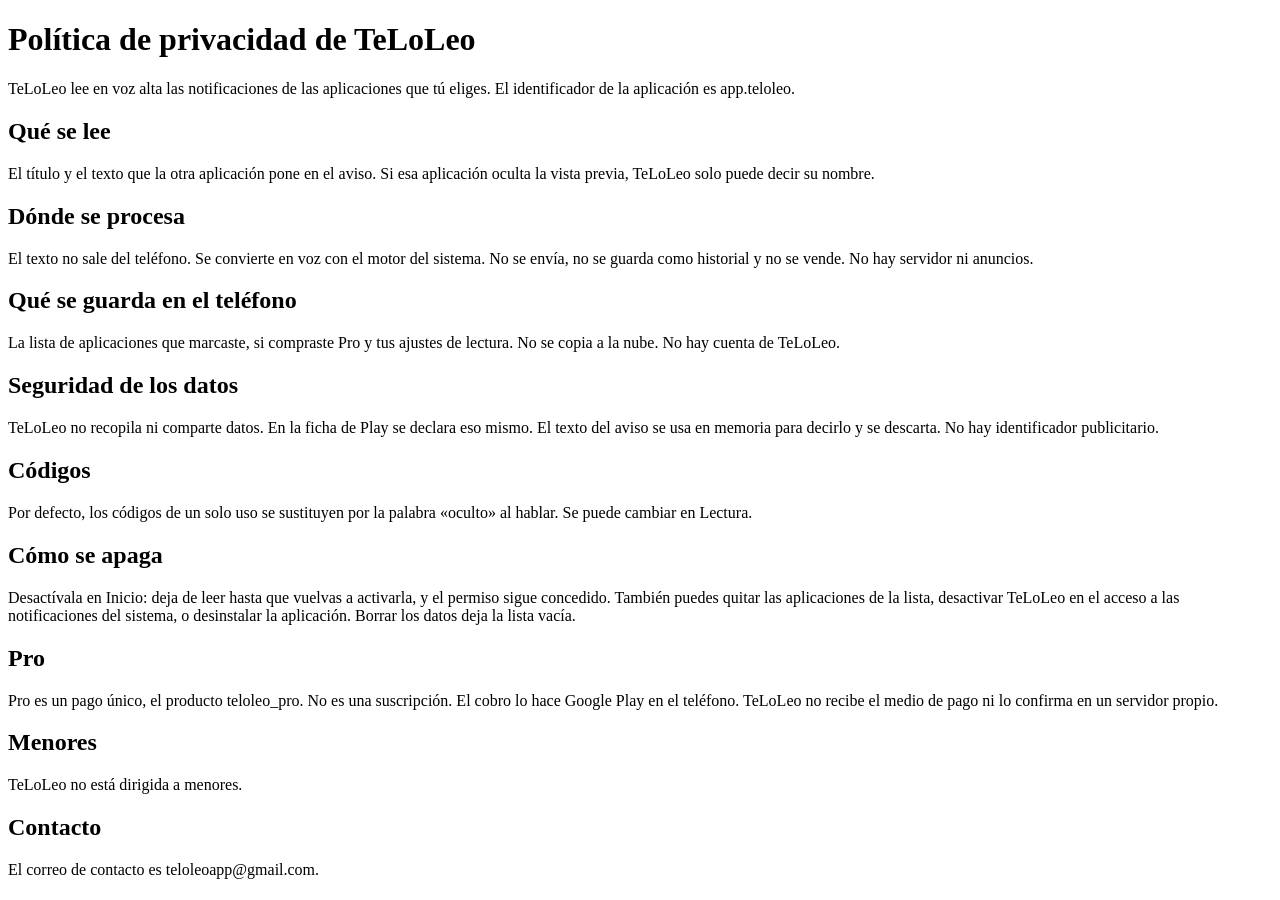
==== privacy/index.html @ 50bcf4c3 "Añadir la app Te Lo Leo para versionar el código en GitHub. Co-authored-by: Cursor <cursoragent@curs" ====
<!DOCTYPE html>
<html lang="es">
<head>
  <meta charset="utf-8">
  <meta name="viewport" content="width=device-width, initial-scale=1">
  <title>Política de privacidad de TeLoLeo</title>
</head>
<body>
  <h1>Política de privacidad de TeLoLeo</h1>
  <p>TeLoLeo lee en voz alta las notificaciones de las aplicaciones que tú eliges. El identificador de la aplicación es app.teloleo.</p>

  <h2>Qué se lee</h2>
  <p>El título y el texto que la otra aplicación pone en el aviso. Si esa aplicación oculta la vista previa, TeLoLeo solo puede decir su nombre.</p>

  <h2>Dónde se procesa</h2>
  <p>El texto no sale del teléfono. Se convierte en voz con el motor del sistema. No se envía, no se guarda como historial y no se vende. No hay servidor ni anuncios.</p>

  <h2>Qué se guarda en el teléfono</h2>
  <p>La lista de aplicaciones que marcaste, si compraste Pro y tus ajustes de lectura. No se copia a la nube. No hay cuenta de TeLoLeo.</p>

  <h2>Seguridad de los datos</h2>
  <p>TeLoLeo no recopila ni comparte datos. En la ficha de Play se declara eso mismo. El texto del aviso se usa en memoria para decirlo y se descarta. No hay identificador publicitario.</p>

  <h2>Códigos</h2>
  <p>Por defecto, los códigos de un solo uso se sustituyen por la palabra «oculto» al hablar. Se puede cambiar en Lectura.</p>

  <h2>Cómo se apaga</h2>
  <p>Desactívala en Inicio: deja de leer hasta que vuelvas a activarla, y el permiso sigue concedido. También puedes quitar las aplicaciones de la lista, desactivar TeLoLeo en el acceso a las notificaciones del sistema, o desinstalar la aplicación. Borrar los datos deja la lista vacía.</p>

  <h2>Pro</h2>
  <p>Pro es un pago único, el producto teloleo_pro. No es una suscripción. El cobro lo hace Google Play en el teléfono. TeLoLeo no recibe el medio de pago ni lo confirma en un servidor propio.</p>

  <h2>Menores</h2>
  <p>TeLoLeo no está dirigida a menores.</p>

  <h2>Contacto</h2>
  <p>El correo de contacto es teloleoapp@gmail.com.</p>
</body>
</html>
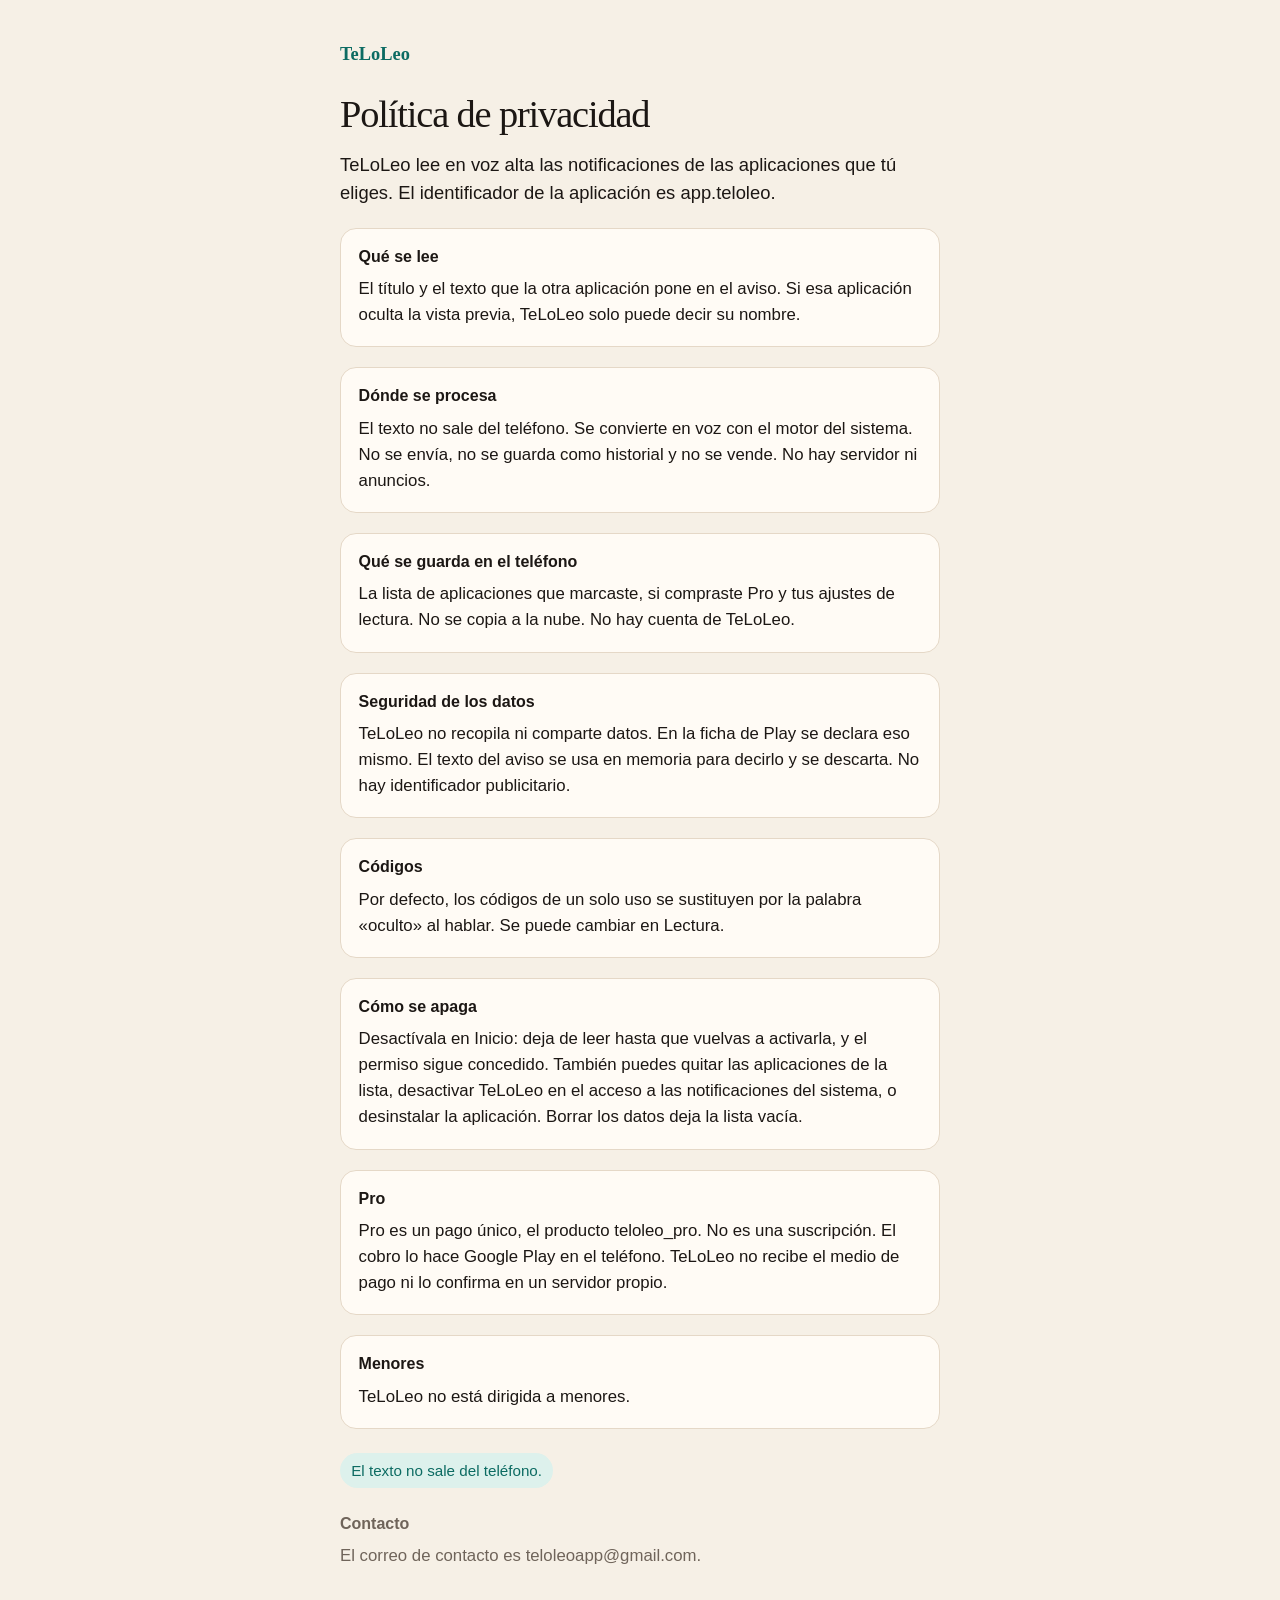
==== commit c18eb677: "Publicar la política de privacidad en GitHub Pages. Co-authored-by: Cursor <cursoragent@cursor.com>" ====
--- a/privacy/index.html
+++ b/privacy/index.html
@@ -4,36 +4,139 @@
   <meta charset="utf-8">
   <meta name="viewport" content="width=device-width, initial-scale=1">
   <title>Política de privacidad de TeLoLeo</title>
+  <style>
+    :root {
+      color-scheme: light;
+      --paper: #f6f0e6;
+      --ink: #1c1714;
+      --muted: #6f645a;
+      --green: #0c6b62;
+      --soft: #ddf1ec;
+      --card: #fffbf5;
+      --line: #e5d8c7;
+    }
+    @media (prefers-color-scheme: dark) {
+      :root {
+        color-scheme: dark;
+        --paper: #1c1714;
+        --ink: #f6f0e6;
+        --muted: #cdbfaf;
+        --green: #8ed4c8;
+        --soft: #123f3b;
+        --card: #322b26;
+        --line: #4e433a;
+      }
+    }
+    * { box-sizing: border-box; }
+    body {
+      margin: 0;
+      background: var(--paper);
+      color: var(--ink);
+      font-family: "Segoe UI", sans-serif;
+      font-size: 1.05rem;
+      line-height: 1.55;
+    }
+    main {
+      max-width: 40rem;
+      margin: 0 auto;
+      padding: 2.5rem 1.25rem 4rem;
+    }
+    p { margin: 0.4rem 0 0; }
+    .mark {
+      margin: 0 0 1.5rem;
+      color: var(--green);
+      font-family: Georgia, "Times New Roman", serif;
+      font-size: 1.15rem;
+      font-weight: 600;
+    }
+    h1 {
+      margin: 0 0 1rem;
+      font-family: Georgia, "Times New Roman", serif;
+      font-size: 2.4rem;
+      font-weight: 500;
+      letter-spacing: -0.03em;
+      line-height: 1.1;
+    }
+    .lead { font-size: 1.15rem; }
+    section {
+      margin-top: 1.25rem;
+      padding: 1rem 1.1rem 1.15rem;
+      background: var(--card);
+      border: 1px solid var(--line);
+      border-radius: 1rem;
+    }
+    h2 {
+      margin: 0 0 0.35rem;
+      font-size: 1rem;
+      font-weight: 650;
+    }
+    .note {
+      display: inline-block;
+      margin-top: 1.5rem;
+      padding: 0.35rem 0.7rem;
+      background: var(--soft);
+      color: var(--green);
+      border-radius: 999px;
+      font-size: 0.95rem;
+    }
+    footer {
+      margin-top: 1.5rem;
+      color: var(--muted);
+    }
+  </style>
 </head>
 <body>
-  <h1>Política de privacidad de TeLoLeo</h1>
-  <p>TeLoLeo lee en voz alta las notificaciones de las aplicaciones que tú eliges. El identificador de la aplicación es app.teloleo.</p>
+  <main>
+    <p class="mark">TeLoLeo</p>
+    <h1>Política de privacidad</h1>
+    <p class="lead">TeLoLeo lee en voz alta las notificaciones de las aplicaciones que tú eliges. El identificador de la aplicación es app.teloleo.</p>
 
-  <h2>Qué se lee</h2>
-  <p>El título y el texto que la otra aplicación pone en el aviso. Si esa aplicación oculta la vista previa, TeLoLeo solo puede decir su nombre.</p>
+    <section>
+      <h2>Qué se lee</h2>
+      <p>El título y el texto que la otra aplicación pone en el aviso. Si esa aplicación oculta la vista previa, TeLoLeo solo puede decir su nombre.</p>
+    </section>
 
-  <h2>Dónde se procesa</h2>
-  <p>El texto no sale del teléfono. Se convierte en voz con el motor del sistema. No se envía, no se guarda como historial y no se vende. No hay servidor ni anuncios.</p>
+    <section>
+      <h2>Dónde se procesa</h2>
+      <p>El texto no sale del teléfono. Se convierte en voz con el motor del sistema. No se envía, no se guarda como historial y no se vende. No hay servidor ni anuncios.</p>
+    </section>
 
-  <h2>Qué se guarda en el teléfono</h2>
-  <p>La lista de aplicaciones que marcaste, si compraste Pro y tus ajustes de lectura. No se copia a la nube. No hay cuenta de TeLoLeo.</p>
+    <section>
+      <h2>Qué se guarda en el teléfono</h2>
+      <p>La lista de aplicaciones que marcaste, si compraste Pro y tus ajustes de lectura. No se copia a la nube. No hay cuenta de TeLoLeo.</p>
+    </section>
 
-  <h2>Seguridad de los datos</h2>
-  <p>TeLoLeo no recopila ni comparte datos. En la ficha de Play se declara eso mismo. El texto del aviso se usa en memoria para decirlo y se descarta. No hay identificador publicitario.</p>
+    <section>
+      <h2>Seguridad de los datos</h2>
+      <p>TeLoLeo no recopila ni comparte datos. En la ficha de Play se declara eso mismo. El texto del aviso se usa en memoria para decirlo y se descarta. No hay identificador publicitario.</p>
+    </section>
 
-  <h2>Códigos</h2>
-  <p>Por defecto, los códigos de un solo uso se sustituyen por la palabra «oculto» al hablar. Se puede cambiar en Lectura.</p>
+    <section>
+      <h2>Códigos</h2>
+      <p>Por defecto, los códigos de un solo uso se sustituyen por la palabra «oculto» al hablar. Se puede cambiar en Lectura.</p>
+    </section>
 
-  <h2>Cómo se apaga</h2>
-  <p>Desactívala en Inicio: deja de leer hasta que vuelvas a activarla, y el permiso sigue concedido. También puedes quitar las aplicaciones de la lista, desactivar TeLoLeo en el acceso a las notificaciones del sistema, o desinstalar la aplicación. Borrar los datos deja la lista vacía.</p>
+    <section>
+      <h2>Cómo se apaga</h2>
+      <p>Desactívala en Inicio: deja de leer hasta que vuelvas a activarla, y el permiso sigue concedido. También puedes quitar las aplicaciones de la lista, desactivar TeLoLeo en el acceso a las notificaciones del sistema, o desinstalar la aplicación. Borrar los datos deja la lista vacía.</p>
+    </section>
 
-  <h2>Pro</h2>
-  <p>Pro es un pago único, el producto teloleo_pro. No es una suscripción. El cobro lo hace Google Play en el teléfono. TeLoLeo no recibe el medio de pago ni lo confirma en un servidor propio.</p>
+    <section>
+      <h2>Pro</h2>
+      <p>Pro es un pago único, el producto teloleo_pro. No es una suscripción. El cobro lo hace Google Play en el teléfono. TeLoLeo no recibe el medio de pago ni lo confirma en un servidor propio.</p>
+    </section>
 
-  <h2>Menores</h2>
-  <p>TeLoLeo no está dirigida a menores.</p>
+    <section>
+      <h2>Menores</h2>
+      <p>TeLoLeo no está dirigida a menores.</p>
+    </section>
 
-  <h2>Contacto</h2>
-  <p>El correo de contacto es teloleoapp@gmail.com.</p>
+    <p class="note">El texto no sale del teléfono.</p>
+
+    <footer>
+      <h2>Contacto</h2>
+      <p>El correo de contacto es teloleoapp@gmail.com.</p>
+    </footer>
+  </main>
 </body>
 </html>
